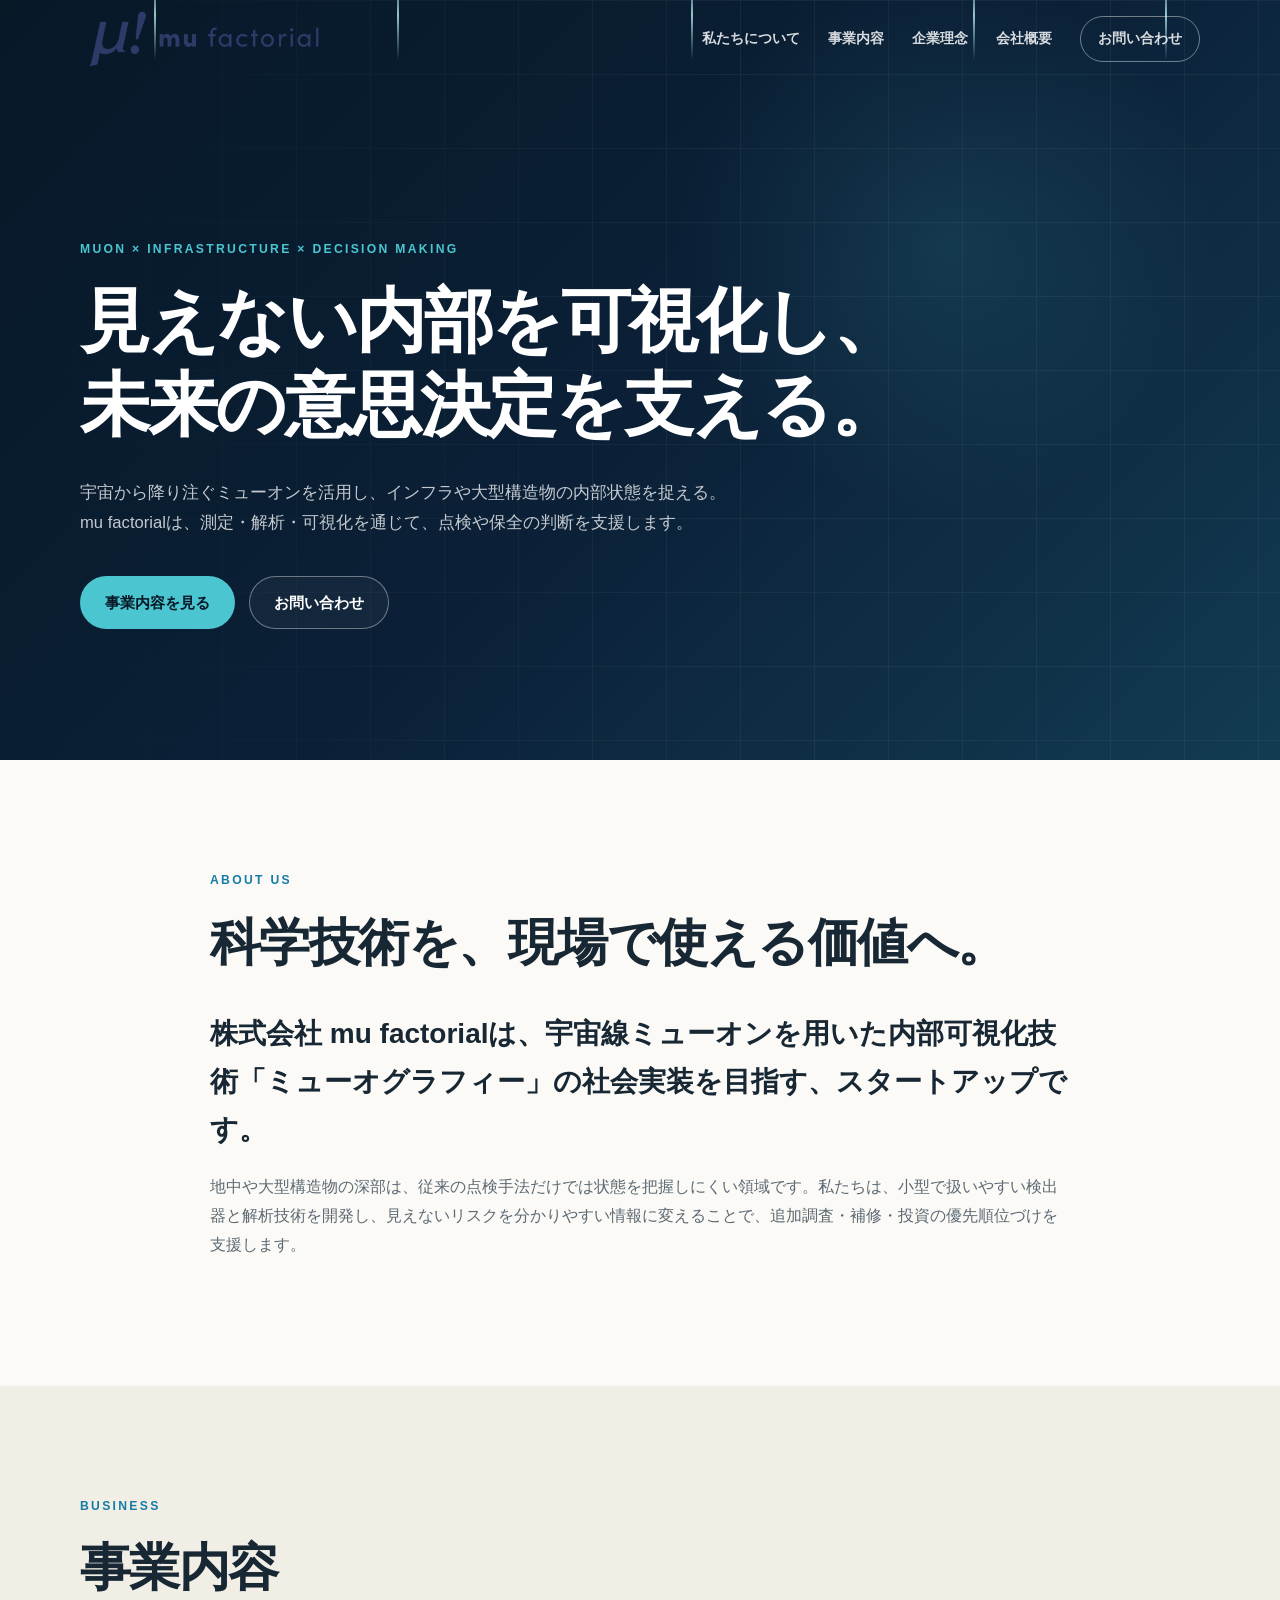
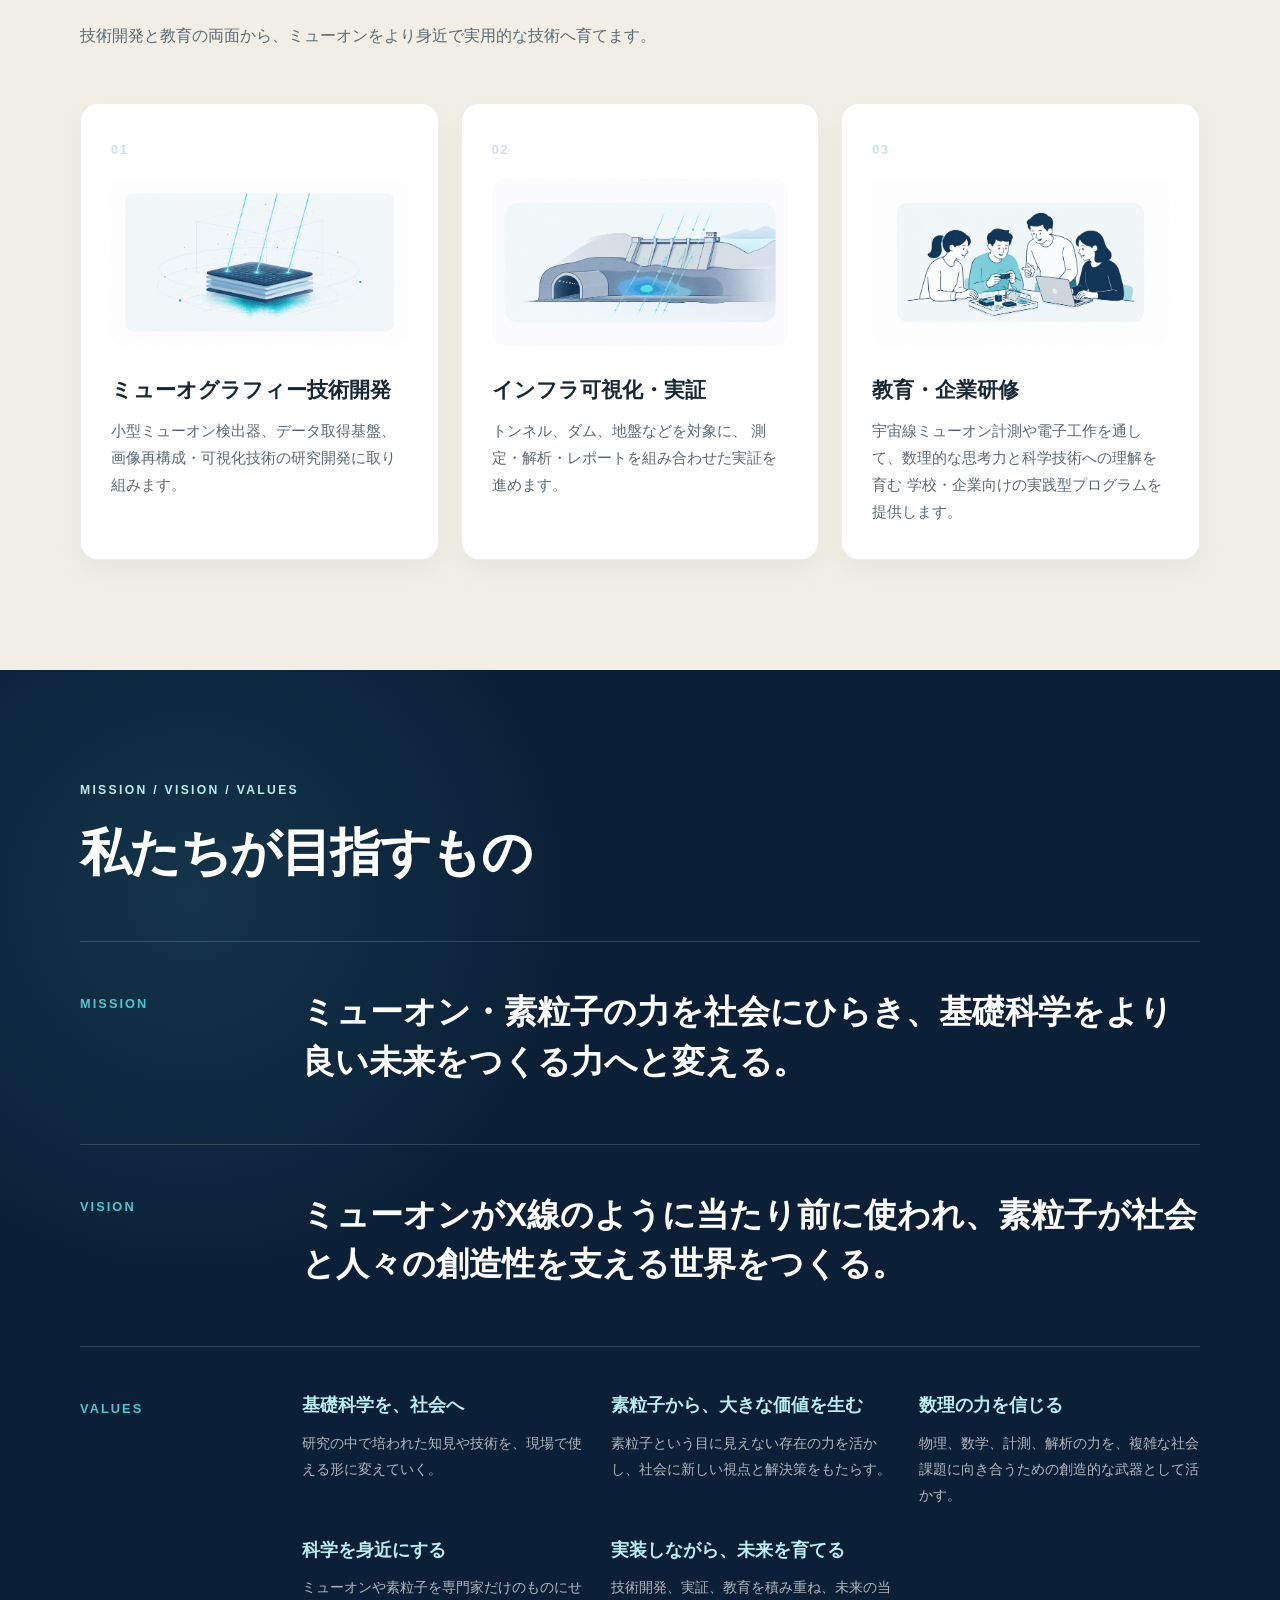
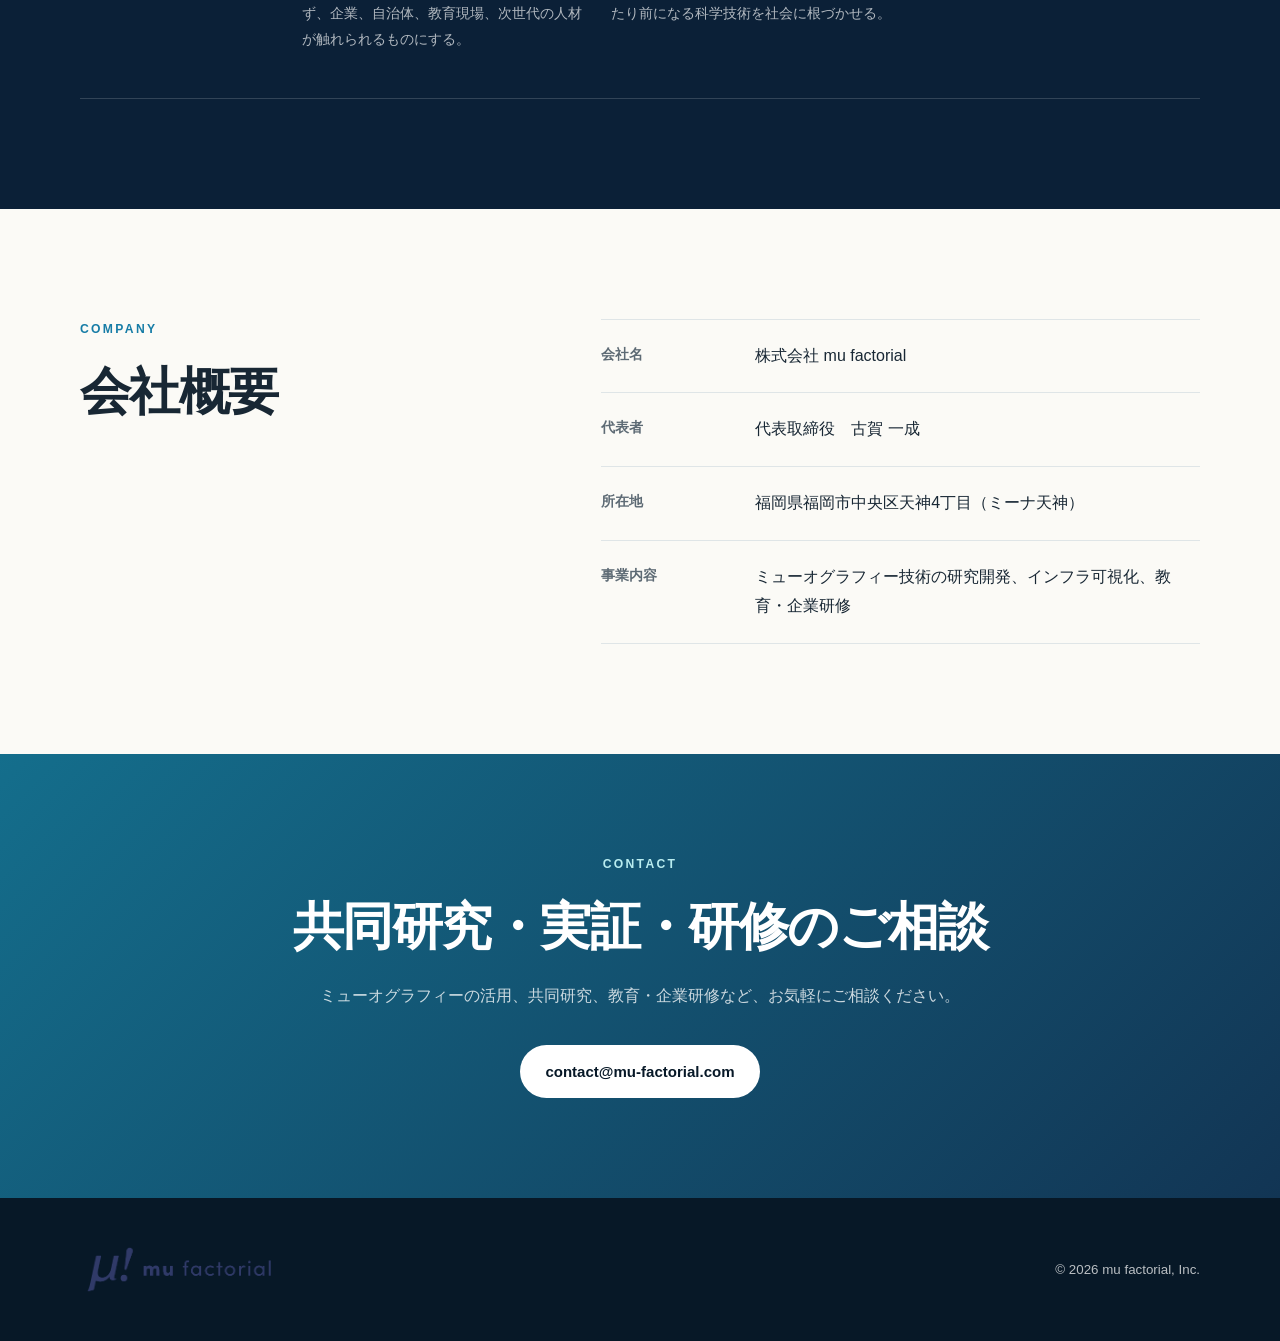
==== index.html @ 7b004dd1 "Initial website" ====
<!DOCTYPE html>
<html lang="ja">
<head>
  <meta charset="UTF-8">
  <meta name="viewport" content="width=device-width, initial-scale=1.0">
  <meta name="description" content="株式会社 mu factorialは、宇宙線ミューオンを活用し、インフラなどの見えない内部を可視化する技術の社会実装に取り組む福岡発のスタートアップです。">
  <meta name="theme-color" content="#0b2037">

  <meta property="og:title" content="株式会社 mu factorial">
  <meta property="og:description" content="見えない内部を可視化し、未来の意思決定を支える。">
  <meta property="og:type" content="website">
  <!-- 公開URLが決まったら、以下を設定してください -->
  <!-- <meta property="og:url" content="https://example.com/"> -->
  <!-- <meta property="og:image" content="https://example.com/images/og-image.png"> -->

  <title>株式会社 mu factorial</title>
  <link rel="icon" href="images/logo.png">
  <link rel="stylesheet" href="style.css">
  <script src="script.js" defer></script>
</head>
<body>
  <a class="skip-link" href="#main-content">本文へ移動</a>

  <header class="site-header" id="top">
    <div class="header-inner container">
      <a class="brand" href="#top" aria-label="株式会社 mu factorial トップへ">
        <img src="images/logo.png" alt="mu factorial ロゴ" width="250" height="250">
        <span class="brand-name"></span>
      </a>

      <button class="menu-button" type="button" aria-expanded="false" aria-controls="global-nav">
        <span class="menu-line"></span>
        <span class="menu-line"></span>
        <span class="menu-line"></span>
        <span class="sr-only">メニューを開く</span>
      </button>

      <nav class="global-nav" id="global-nav" aria-label="メインナビゲーション">
        <a href="#about">私たちについて</a>
        <a href="#business">事業内容</a>
        <a href="#mvv">企業理念</a>
        <a href="#company">会社概要</a>
        <a class="nav-contact" href="#contact">お問い合わせ</a>
      </nav>
    </div>
  </header>

  <main id="main-content">
    <section class="hero">
      <div class="hero-particles" aria-hidden="true">
        <span></span><span></span><span></span><span></span><span></span>
      </div>
      <div class="container hero-inner">
        <p class="eyebrow">MUON × INFRASTRUCTURE × DECISION MAKING</p>
        <h1>見えない内部を可視化し、<br>未来の意思決定を支える。</h1>
        <p class="hero-lead">
          宇宙から降り注ぐミューオンを活用し、インフラや大型構造物の内部状態を捉える。<br class="desktop-only">
          mu factorialは、測定・解析・可視化を通じて、点検や保全の判断を支援します。
        </p>
        <div class="hero-actions">
          <a class="button button-primary" href="#business">事業内容を見る</a>
          <a class="button button-secondary" href="#contact">お問い合わせ</a>
        </div>
      </div>
      <div class="hero-visual" aria-hidden="true">
        <div class="structure">
        </div>
      </div>
    </section>

    <section class="section" id="about">
      <div class="container narrow reveal">
        <p class="section-label">ABOUT US</p>
       <h2 class="about-title">
          科学技術を、現場で使える<span class="no-break">価値へ。</span>
        </h2>
        <p class="large-text">
          株式会社 mu factorialは、宇宙線ミューオンを用いた内部可視化技術「ミューオグラフィー」の社会実装を目指す、スタートアップです。
        </p>
        <p>
          地中や大型構造物の深部は、従来の点検手法だけでは状態を把握しにくい領域です。私たちは、小型で扱いやすい検出器と解析技術を開発し、見えないリスクを分かりやすい情報に変えることで、追加調査・補修・投資の優先順位づけを支援します。
        </p>
      </div>
    </section>
    <section class="section section-tinted" id="business">
  <div class="container reveal">
    <p class="section-label">BUSINESS</p>
    <h2>事業内容</h2>
    <p class="section-intro">
      技術開発と教育の両面から、ミューオンをより身近で実用的な技術へ育てます。
    </p>

    <div class="business-grid">
      <article class="business-card">
        <div class="card-number">01</div>

        <div class="card-image">
          <img
            src="images/business-muography.png"
            alt="ミューオン検出器と素粒子研究のイメージ"
            loading="lazy"
          >
        </div>

        <h3>ミューオグラフィー技術開発</h3>
        <p>
          小型ミューオン検出器、データ取得基盤、
          画像再構成・可視化技術の研究開発に取り組みます。
        </p>
      </article>

      <article class="business-card">
        <div class="card-number">02</div>

        <div class="card-image">
          <img
            src="images/business-infra.png"
            alt="トンネルやダムの内部可視化のイメージ"
            loading="lazy"
          >
        </div>

        <h3>インフラ可視化・実証</h3>
        <p>
          トンネル、ダム、地盤などを対象に、
          測定・解析・レポートを組み合わせた実証を進めます。
        </p>
      </article>

      <article class="business-card">
        <div class="card-number">03</div>

        <div class="card-image">
          <img
            src="images/business-training.png"
            alt="電子工作を題材にしたグループ研修のイメージ"
            loading="lazy"
          >
        </div>

        <h3>教育・企業研修</h3>
        <p>
          宇宙線ミューオン計測や電子工作を通して、数理的な思考力と科学技術への理解を育む
          学校・企業向けの実践型プログラムを提供します。
        </p>
      </article>
    </div>
  </div>
</section>
    <section class="section mvv-section" id="mvv">
      <div class="container reveal">
        <p class="section-label light">MISSION / VISION / VALUES</p>
        <h2>私たちが目指すもの</h2>

        <div class="mvv-list">
          <article class="mvv-item">
            <p class="mvv-name">MISSION</p>
            <div>
              <h3>ミューオン・素粒子の力を社会にひらき、基礎科学をより良い未来をつくる力へと変える。</h3>
            </div>
          </article>

          <article class="mvv-item">
            <p class="mvv-name">VISION</p>
            <div>
              <h3>ミューオンがX線のように当たり前に使われ、素粒子が社会と人々の創造性を支える世界をつくる。</h3>
            </div>
          </article>

          <article class="mvv-item">
            <p class="mvv-name">VALUES</p>
            <div class="values-grid">
              <div>
                <h3>基礎科学を、社会へ</h3>
                <p>研究の中で培われた知見や技術を、現場で使える形に変えていく。</p>
              </div>
              <div>
                <h3>素粒子から、大きな価値を生む</h3>
                <p>素粒子という目に見えない存在の力を活かし、社会に新しい視点と解決策をもたらす。</p>
              </div>
              <div>
                <h3>数理の力を信じる</h3>
                <p>物理、数学、計測、解析の力を、複雑な社会課題に向き合うための創造的な武器として活かす。</p>
              </div>
              <div>
                <h3>科学を身近にする</h3>
                <p>ミューオンや素粒子を専門家だけのものにせず、企業、自治体、教育現場、次世代の人材が触れられるものにする。</p>
              </div>
              <div>
                <h3>実装しながら、未来を育てる</h3>
                <p>技術開発、実証、教育を積み重ね、未来の当たり前になる科学技術を社会に根づかせる。</p>
              </div>
            </div>
          </article>
        </div>
      </div>
    </section>

    <section class="section" id="company">
      <div class="container company-layout reveal">
        <div>
          <p class="section-label">COMPANY</p>
          <h2>会社概要</h2>
          <!-- <p class="company-message">福岡を拠点に、物理学とエンジニアリングの力で、新しいインフラ可視化技術の実用化に挑戦しています。</p> -->
        </div>

        <dl class="company-table">
          <div>
            <dt>会社名</dt>
            <dd>株式会社 mu factorial</dd>
          </div>
          <!-- <div>
            <dt>英文表記</dt>
            <dd>mu factorial, Inc.</dd>
          </div> -->
          <div>
            <dt>代表者</dt>
            <dd>代表取締役　古賀 一成</dd>
          </div>
          <div>
            <dt>所在地</dt>
            <dd>福岡県福岡市中央区天神4丁目（ミーナ天神）</dd>
          </div>
          <div>
            <dt>事業内容</dt>
            <dd>ミューオグラフィー技術の研究開発、インフラ可視化、教育・企業研修</dd>
          </div>
          <!-- 設立年月、資本金などを公開する場合は、ここに項目を追加してください -->
        </dl>
      </div>
    </section>

    <section class="contact-section" id="contact">
      <div class="container contact-inner reveal">
        <p class="section-label light">CONTACT</p>
        <h2>共同研究・実証・研修のご相談</h2>
        <p>ミューオグラフィーの活用、共同研究、教育・企業研修など、お気軽にご相談ください。</p>

        <a class="button button-light" href="mailto:contact@mu-factorial.com">contact@mu-factorial.com</a>
      </div>
    </section>
  </main>

  <footer class="site-footer">
    <div class="container footer-inner">
      <a class="brand footer-brand" href="#top">
        <img src="images/logo.png" alt="" width="200" height="200">
        <span class="brand-name"></span>
      </a>
      <p><small>&copy; <span id="current-year"></span> mu factorial, Inc.</small></p>
    </div>
  </footer>
</body>
</html>
---- style.css ----
:root {
  --navy-950: #071827;
  --navy-900: #0b2037;
  --navy-800: #123554;
  --blue-600: #167ca6;
  --cyan-400: #4bc6d0;
  --cyan-200: #b9edf0;
  --cream-50: #fbfaf6;
  --sand-100: #f1eee5;
  --white: #ffffff;
  --text: #182734;
  --muted: #5d6a74;
  --line: #dfe5e7;
  --shadow: 0 20px 60px rgba(7, 24, 39, 0.1);
  --radius-lg: 28px;
  --radius-md: 18px;
  --container: 1120px;
}

* {
  box-sizing: border-box;
}

html {
  scroll-behavior: smooth;
  scroll-padding-top: 90px;
}

body {
  margin: 0;
  color: var(--text);
  background: var(--cream-50);
  font-family: -apple-system, BlinkMacSystemFont, "Hiragino Kaku Gothic ProN", "Hiragino Sans", "Yu Gothic", "Meiryo", sans-serif;
  line-height: 1.8;
  -webkit-font-smoothing: antialiased;
}

body.menu-open {
  overflow: hidden;
}

img {
  max-width: 100%;
  height: auto;
}

a {
  color: inherit;
}

button,
a {
  -webkit-tap-highlight-color: transparent;
}

.container {
  width: min(calc(100% - 40px), var(--container));
  margin-inline: auto;
}

.narrow {
  max-width: 860px;
}

.skip-link {
  position: fixed;
  top: 10px;
  left: 10px;
  z-index: 9999;
  padding: 10px 16px;
  color: var(--white);
  background: var(--navy-950);
  border-radius: 8px;
  transform: translateY(-160%);
}

.skip-link:focus {
  transform: translateY(0);
}

.sr-only {
  position: absolute;
  width: 1px;
  height: 1px;
  padding: 0;
  margin: -1px;
  overflow: hidden;
  clip: rect(0, 0, 0, 0);
  white-space: nowrap;
  border: 0;
}

.site-header {
  position: fixed;
  inset: 0 0 auto;
  z-index: 1000;
  height: 78px;
  color: var(--white);
  transition: background-color 0.25s ease, box-shadow 0.25s ease;
}

.site-header.scrolled,
.site-header.menu-active {
  background: rgba(7, 24, 39, 0.94);
  box-shadow: 0 8px 30px rgba(0, 0, 0, 0.14);
  backdrop-filter: blur(14px);
}

.header-inner {
  display: flex;
  align-items: center;
  justify-content: space-between;
  height: 100%;
}

.brand {
  display: inline-flex;
  align-items: center;
  gap: 12px;
  text-decoration: none;
}

.brand img {
  flex: 0 0 auto;
  border-radius: 12px;
}

.brand-name {
  font-size: 1.08rem;
  font-weight: 750;
  letter-spacing: 0.03em;
}

.global-nav {
  display: flex;
  align-items: center;
  gap: 28px;
}

.global-nav a {
  position: relative;
  color: rgba(255, 255, 255, 0.84);
  font-size: 0.88rem;
  font-weight: 650;
  text-decoration: none;
  transition: color 0.2s ease;
}

.global-nav a:not(.nav-contact)::after {
  content: "";
  position: absolute;
  left: 0;
  right: 100%;
  bottom: -7px;
  height: 2px;
  background: var(--cyan-400);
  transition: right 0.2s ease;
}

.global-nav a:hover,
.global-nav a:focus-visible {
  color: var(--white);
}

.global-nav a:hover::after,
.global-nav a:focus-visible::after {
  right: 0;
}

.nav-contact {
  padding: 9px 17px;
  border: 1px solid rgba(255, 255, 255, 0.42);
  border-radius: 999px;
}

.nav-contact:hover,
.nav-contact:focus-visible {
  background: rgba(255, 255, 255, 0.12);
}

.menu-button {
  display: none;
  width: 44px;
  height: 44px;
  padding: 10px;
  background: transparent;
  border: 0;
  cursor: pointer;
}

.menu-line {
  display: block;
  width: 23px;
  height: 2px;
  margin: 5px auto;
  background: var(--white);
  transition: transform 0.2s ease, opacity 0.2s ease;
}

.hero {
  position: relative;
  display: grid;
  align-items: center;
  min-height: 760px;
  padding: 145px 0 100px;
  color: var(--white);
  background:
    radial-gradient(circle at 74% 32%, rgba(75, 198, 208, 0.13), transparent 25%),
    linear-gradient(135deg, var(--navy-950) 0%, var(--navy-900) 52%, #123b52 100%);
  overflow: hidden;
}

.hero::before {
  content: "";
  position: absolute;
  inset: 0;
  opacity: 0.08;
  background-image:
    linear-gradient(rgba(255, 255, 255, 0.6) 1px, transparent 1px),
    linear-gradient(90deg, rgba(255, 255, 255, 0.6) 1px, transparent 1px);
  background-size: 74px 74px;
  mask-image: linear-gradient(to right, transparent, black 55%, black);
}

.hero-inner {
  position: relative;
  z-index: 3;
}

.eyebrow,
.section-label {
  margin: 0 0 18px;
  color: var(--blue-600);
  font-size: 0.76rem;
  font-weight: 800;
  letter-spacing: 0.19em;
}

.eyebrow {
  color: var(--cyan-400);
}

.section-label.light {
  color: var(--cyan-200);
}

.hero h1 {
  /* max-width: 820px; */
  margin: 0;
  font-size: clamp(2.55rem, 5.5vw, 5.3rem);
  line-height: 1.2;
  letter-spacing: -0.035em;
}

.hero-lead {
  max-width: 720px;
  margin: 30px 0 0;
  color: rgba(255, 255, 255, 0.76);
  font-size: clamp(1rem, 1.3vw, 1.15rem);
}

.hero-actions {
  display: flex;
  flex-wrap: wrap;
  gap: 14px;
  margin-top: 38px;
}

.button {
  display: inline-flex;
  align-items: center;
  justify-content: center;
  min-height: 52px;
  padding: 12px 24px;
  border: 1px solid transparent;
  border-radius: 999px;
  font-size: 0.94rem;
  font-weight: 750;
  text-decoration: none;
  transition: transform 0.2s ease, background-color 0.2s ease, border-color 0.2s ease;
}

.button:hover,
.button:focus-visible {
  transform: translateY(-2px);
}

.button-primary {
  color: var(--navy-950);
  background: var(--cyan-400);
}

.button-primary:hover,
.button-primary:focus-visible {
  background: #76d8df;
}

.button-secondary {
  color: var(--white);
  border-color: rgba(255, 255, 255, 0.38);
  background: rgba(255, 255, 255, 0.04);
}

.button-secondary:hover,
.button-secondary:focus-visible {
  background: rgba(255, 255, 255, 0.1);
}

.button-light {
  color: var(--navy-950);
  background: var(--white);
}

.disabled-link {
  opacity: 0.7;
  cursor: default;
  pointer-events: none;
}

.hero-visual {
  position: absolute;
  z-index: 1;
  right: -4vw;
  bottom: 50px;
  width: min(44vw, 610px);
  height: 500px;
  opacity: 0.95;
}

.structure {
  position: absolute;
  right: 8%;
  bottom: 14%;
  width: 70%;
  height: 54%;
  transform: perspective(700px) rotateY(-14deg) rotateX(5deg);
  transform-style: preserve-3d;
}

.structure-layer {
  position: absolute;
  inset-inline: 0;
  height: 33.33%;
  border: 1px solid rgba(185, 237, 240, 0.22);
  background: linear-gradient(100deg, rgba(75, 198, 208, 0.04), rgba(75, 198, 208, 0.18));
  box-shadow: inset 0 0 28px rgba(75, 198, 208, 0.05);
}

.layer-1 { top: 0; }
.layer-2 { top: 33.33%; }
.layer-3 { top: 66.66%; }

.void {
  position: absolute;
  left: 50%;
  top: 37%;
  width: 20%;
  height: 25%;
  border: 1px solid rgba(255, 255, 255, 0.38);
  border-radius: 50%;
  background: rgba(7, 24, 39, 0.76);
  box-shadow: 0 0 40px rgba(75, 198, 208, 0.18);
}

.detector {
  position: absolute;
  bottom: 4%;
  width: 110px;
  height: 72px;
  border: 1px solid rgba(185, 237, 240, 0.5);
  border-radius: 10px;
  background: linear-gradient(145deg, rgba(75, 198, 208, 0.28), rgba(18, 53, 84, 0.85));
  box-shadow: 0 12px 32px rgba(0, 0, 0, 0.25), inset 0 0 18px rgba(75, 198, 208, 0.12);
}

.detector::before,
.detector::after {
  content: "";
  position: absolute;
  left: 10px;
  right: 10px;
  height: 8px;
  border: 1px solid rgba(185, 237, 240, 0.45);
  border-radius: 3px;
}

.detector::before { top: 18px; }
.detector::after { top: 42px; }
.detector-a { left: 18%; }
.detector-b { right: 18%; }

.scan-line {
  position: absolute;
  top: -10%;
  width: 2px;
  height: 96%;
  background: linear-gradient(to bottom, transparent 0%, var(--cyan-400) 15%, rgba(75, 198, 208, 0.5) 78%, transparent 100%);
  box-shadow: 0 0 12px rgba(75, 198, 208, 0.7);
  transform-origin: bottom;
  animation: pulse-line 3s ease-in-out infinite;
}

.scan-line::after {
  content: "";
  position: absolute;
  bottom: 3%;
  left: 50%;
  width: 6px;
  height: 6px;
  border-radius: 50%;
  background: var(--white);
  transform: translateX(-50%);
  box-shadow: 0 0 14px var(--cyan-400);
}

.scan-line-a { left: 35%; transform: rotate(-9deg); }
.scan-line-b { left: 56%; transform: rotate(4deg); animation-delay: -1s; }
.scan-line-c { left: 75%; transform: rotate(10deg); animation-delay: -2s; }

.hero-particles span {
  position: absolute;
  z-index: 2;
  top: -30px;
  width: 2px;
  height: 90px;
  background: linear-gradient(to bottom, transparent, rgba(185, 237, 240, 0.8), transparent);
  animation: fall 8s linear infinite;
}

.hero-particles span:nth-child(1) { left: 12%; animation-delay: -1s; }
.hero-particles span:nth-child(2) { left: 31%; animation-delay: -5s; animation-duration: 10s; }
.hero-particles span:nth-child(3) { left: 54%; animation-delay: -2s; }
.hero-particles span:nth-child(4) { left: 76%; animation-delay: -7s; animation-duration: 12s; }
.hero-particles span:nth-child(5) { left: 91%; animation-delay: -3s; animation-duration: 9s; }

@keyframes fall {
  from { transform: translateY(-120px) rotate(3deg); opacity: 0; }
  15% { opacity: 0.7; }
  85% { opacity: 0.7; }
  to { transform: translateY(900px) rotate(3deg); opacity: 0; }
}

@keyframes pulse-line {
  0%, 100% { opacity: 0.35; }
  50% { opacity: 1; }
}

.section {
  padding: 110px 0;
}

.section-tinted {
  background: var(--sand-100);
}

.section h2,
.contact-section h2 {
  margin: 0;
  font-size: clamp(2rem, 4vw, 3.6rem);
  line-height: 1.3;
  letter-spacing: -0.03em;
}

.large-text {
  margin: 34px 0 20px;
  font-size: clamp(1.25rem, 2.2vw, 1.75rem);
  font-weight: 650;
  line-height: 1.7;
}

.narrow > p:last-child {
  color: var(--muted);
}

.section-intro {
  max-width: 720px;
  margin: 20px 0 0;
  color: var(--muted);
}

.business-grid {
  display: grid;
  grid-template-columns: repeat(3, 1fr);
  gap: 22px;
  margin-top: 52px;
}

.business-card {
  position: relative;
  min-height: 390px;
  padding: 34px 30px;
  background: var(--white);
  border: 1px solid rgba(18, 53, 84, 0.08);
  border-radius: var(--radius-md);
  box-shadow: 0 12px 30px rgba(7, 24, 39, 0.04);
  overflow: hidden;
  transition: transform 0.25s ease, box-shadow 0.25s ease;
}

.business-card:hover {
  transform: translateY(-6px);
  box-shadow: var(--shadow);
}

.card-number {
  color: rgba(22, 124, 166, 0.22);
  font-size: 0.8rem;
  font-weight: 800;
  letter-spacing: 0.12em;
}

.business-card h3 {
  margin: 28px 0 12px;
  font-size: 1.3rem;
  line-height: 1.5;
}

.business-card p {
  margin: 0;
  color: var(--muted);
  font-size: 0.94rem;
}

.card-icon {
  position: relative;
  width: 100%;
  height: 120px;
  margin-top: 18px;
  border-radius: 14px;
  background: linear-gradient(145deg, #edf8f9, #f8fbfb);
  overflow: hidden;
}

.card-icon-scan span {
  position: absolute;
  top: -15px;
  width: 2px;
  height: 100px;
  background: var(--cyan-400);
  transform: rotate(14deg);
}

.card-icon-scan span:nth-child(1) { left: 25%; }
.card-icon-scan span:nth-child(2) { left: 50%; }
.card-icon-scan span:nth-child(3) { left: 75%; }

.card-icon-scan::after {
  content: "";
  position: absolute;
  left: 18%;
  right: 18%;
  bottom: 18px;
  height: 28px;
  border: 2px solid var(--navy-800);
  border-radius: 6px;
  background: rgba(18, 53, 84, 0.08);
}

.card-icon-infra::before {
  content: "";
  position: absolute;
  left: 16%;
  right: 16%;
  bottom: 17px;
  height: 78px;
  border-radius: 50% 50% 8px 8px;
  background: var(--navy-800);
}

.card-icon-infra::after {
  content: "";
  position: absolute;
  left: 31%;
  right: 31%;
  bottom: 17px;
  height: 50px;
  border-radius: 50% 50% 0 0;
  background: #f6faf9;
}

.card-icon-infra span {
  position: absolute;
  z-index: 2;
  left: 58%;
  top: 32px;
  width: 24px;
  height: 20px;
  border: 2px solid var(--cyan-400);
  border-radius: 50%;
  box-shadow: 0 0 18px rgba(75, 198, 208, 0.6);
}

.card-icon-education::before {
  content: "";
  position: absolute;
  left: 15%;
  top: 18px;
  width: 46%;
  height: 70px;
  border: 3px solid var(--navy-800);
  border-radius: 7px;
}

.card-icon-education span:nth-child(1) {
  position: absolute;
  left: 25%;
  top: 38px;
  width: 27%;
  height: 2px;
  background: var(--cyan-400);
  box-shadow: 0 14px 0 var(--cyan-400), 0 28px 0 var(--cyan-400);
}

.card-icon-education span:nth-child(2) {
  position: absolute;
  right: 16%;
  bottom: 17px;
  width: 58px;
  height: 58px;
  border-radius: 50% 50% 42% 42%;
  background: var(--navy-800);
}

.mvv-section {
  color: var(--white);
  background:
    radial-gradient(circle at 15% 20%, rgba(75, 198, 208, 0.12), transparent 27%),
    var(--navy-900);
}

.mvv-list {
  margin-top: 54px;
  border-top: 1px solid rgba(255, 255, 255, 0.16);
}

.mvv-item {
  display: grid;
  grid-template-columns: 180px 1fr;
  gap: 42px;
  padding: 45px 0;
  border-bottom: 1px solid rgba(255, 255, 255, 0.16);
}

.mvv-name {
  margin: 5px 0 0;
  color: var(--cyan-400);
  font-size: 0.8rem;
  font-weight: 800;
  letter-spacing: 0.16em;
}

.mvv-item h3 {
  margin: 0 0 12px;
  font-size: clamp(1.3rem, 2.6vw, 2.1rem);
  line-height: 1.5;
}

.mvv-item p:not(.mvv-name) {
  margin: 0;
  color: rgba(255, 255, 255, 0.68);
}

.values-grid {
  display: grid;
  grid-template-columns: repeat(3, 1fr);
  gap: 28px;
}

.values-grid h3 {
  color: var(--cyan-200);
  font-size: 1.1rem;
}

.values-grid p {
  font-size: 0.9rem;
}

.company-layout {
  display: grid;
  grid-template-columns: 0.9fr 1.25fr;
  gap: 90px;
  align-items: start;
}

.company-message {
  max-width: 430px;
  margin-top: 28px;
  color: var(--muted);
}

.company-table {
  margin: 0;
  border-top: 1px solid var(--line);
}

.company-table > div {
  display: grid;
  grid-template-columns: 130px 1fr;
  gap: 24px;
  padding: 22px 0;
  border-bottom: 1px solid var(--line);
}

.company-table dt {
  color: var(--muted);
  font-size: 0.88rem;
  font-weight: 650;
}

.company-table dd {
  margin: 0;
}

.contact-section {
  padding: 100px 0;
  color: var(--white);
  text-align: center;
  background: linear-gradient(135deg, #146e8c, var(--navy-800));
}

.contact-inner p:not(.section-label) {
  margin: 22px auto 34px;
  color: rgba(255, 255, 255, 0.78);
}

.site-footer {
  padding: 1px 0;
  color: rgba(255, 255, 255, 0.72);
  background: var(--navy-950);
}

.footer-inner {
  display: flex;
  align-items: center;
  justify-content: space-between;
  gap: 20px;
}

.footer-brand {
  color: var(--white);
}

.site-footer p {
  margin: 0;
}

.reveal {
  opacity: 0;
  transform: translateY(20px);
  transition: opacity 0.7s ease, transform 0.7s ease;
}

.reveal.is-visible {
  opacity: 1;
  transform: translateY(0);
}

@media (prefers-reduced-motion: reduce) {
  *,
  *::before,
  *::after {
    scroll-behavior: auto !important;
    animation-duration: 0.01ms !important;
    animation-iteration-count: 1 !important;
    transition-duration: 0.01ms !important;
  }

  .reveal {
    opacity: 1;
    transform: none;
  }
}

@media (max-width: 900px) {
  .menu-button {
    display: block;
    position: relative;
    z-index: 2;
  }

  .menu-button[aria-expanded="true"] .menu-line:nth-child(1) {
    transform: translateY(7px) rotate(45deg);
  }

  .menu-button[aria-expanded="true"] .menu-line:nth-child(2) {
    opacity: 0;
  }

  .menu-button[aria-expanded="true"] .menu-line:nth-child(3) {
    transform: translateY(-7px) rotate(-45deg);
  }

  .global-nav {
    position: fixed;
    inset: 0;
    display: flex;
    flex-direction: column;
    align-items: flex-start;
    justify-content: center;
    gap: 26px;
    padding: 90px 10vw;
    background: rgba(7, 24, 39, 0.98);
    transform: translateX(100%);
    transition: transform 0.25s ease;
  }

  .global-nav.is-open {
    transform: translateX(0);
  }

  .global-nav a {
    font-size: 1.2rem;
  }

  .hero {
    min-height: 720px;
  }

  .hero-inner {
    padding-bottom: 155px;
  }

  .hero-visual {
    right: -13%;
    bottom: -20px;
    width: 560px;
    height: 350px;
    opacity: 0.58;
  }

  .business-grid {
    grid-template-columns: 1fr;
  }

  .business-card {
    display: grid;
    grid-template-columns: 170px 1fr;
    grid-template-rows: auto auto 1fr;
    column-gap: 28px;
    min-height: auto;
  }

  .card-number {
    grid-column: 2;
  }

  .card-icon {
    grid-row: 1 / 4;
    width: 170px;
    height: 150px;
    margin: 0;
  }

  .business-card h3 {
    grid-column: 2;
    margin-top: 10px;
  }

  .business-card p {
    grid-column: 2;
  }

  .values-grid {
    grid-template-columns: 1fr;
  }

  .company-layout {
    grid-template-columns: 1fr;
    gap: 45px;
  }
}

@media (max-width: 640px) {
  .container {
    width: min(calc(100% - 28px), var(--container));
  }

  .site-header {
    height: 68px;
  }

  .brand img {
    width: 40px;
    height: 40px;
  }

  .brand-name {
    font-size: 0.98rem;
  }

  .hero {
    min-height: 730px;
    padding-top: 120px;
  }

  .hero h1 {
    font-size: clamp(2.35rem, 12vw, 3.25rem);
  }

  .hero-lead br {
    display: none;
  }

  .hero-actions {
    flex-direction: column;
    align-items: stretch;
  }

  .button {
    width: 100%;
  }

  .hero-visual {
    right: -44%;
    width: 530px;
  }

  .section {
    padding: 82px 0;
  }

  .business-card {
    display: block;
    padding: 26px 22px;
  }

  .card-icon {
    width: 100%;
    height: 120px;
    margin-top: 16px;
  }

  .business-card h3 {
    margin-top: 22px;
  }

  .mvv-item {
    grid-template-columns: 1fr;
    gap: 14px;
    padding: 34px 0;
  }

  .company-table > div {
    grid-template-columns: 1fr;
    gap: 5px;
  }

  .contact-section {
    padding: 78px 0;
  }

  .footer-inner {
    flex-direction: column;
    align-items: flex-start;
  }
}
.card-image {
  width: 100%;
  margin: 18px 0 26px;
  overflow: hidden;
  background: #eef6f7;
  border-radius: 14px;
  aspect-ratio: 16 / 9;
}

.card-image img {
  width: 100%;
  height: 100%;
  display: block;
  object-fit: cover;
  object-position: center;
}
.no-break {
  white-space: nowrap;
}
.about-title {
  white-space: nowrap;
}

@media (max-width: 900px) {
  .about-title {
    white-space: normal;
  }
}
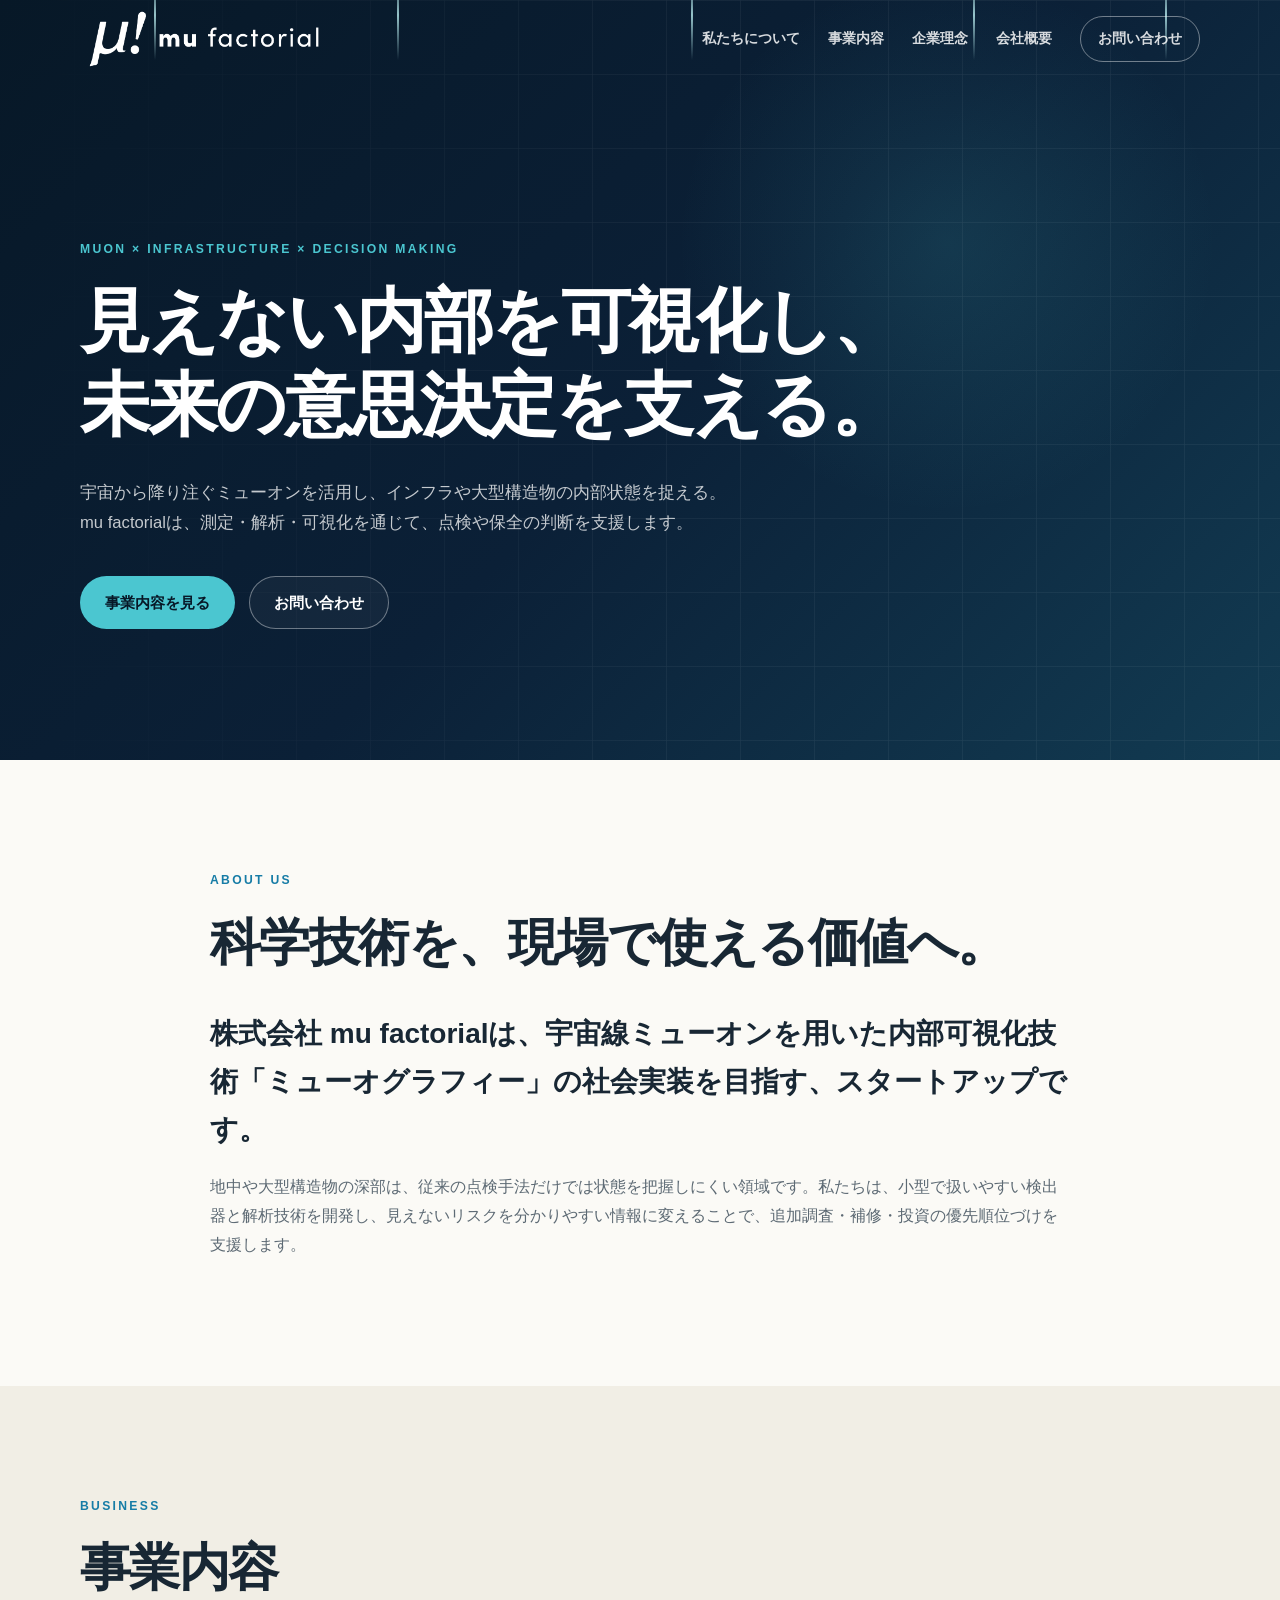
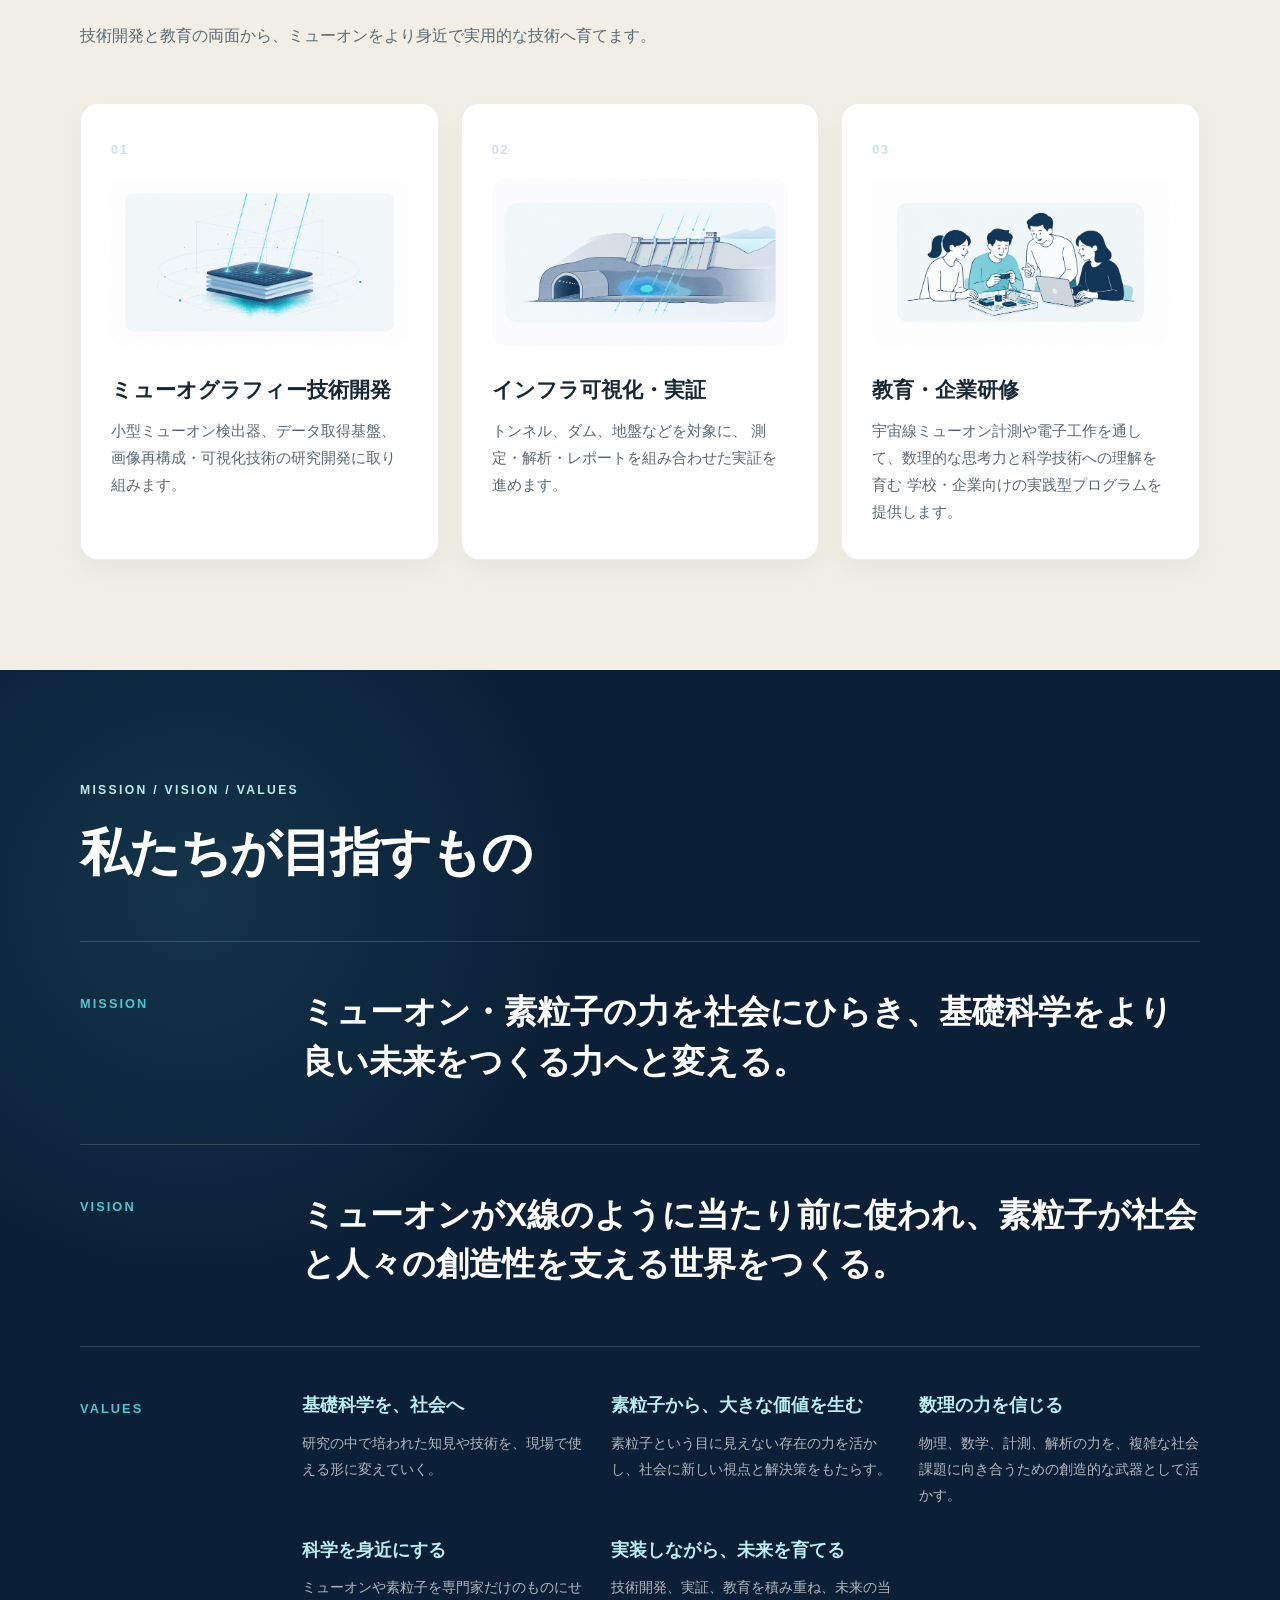
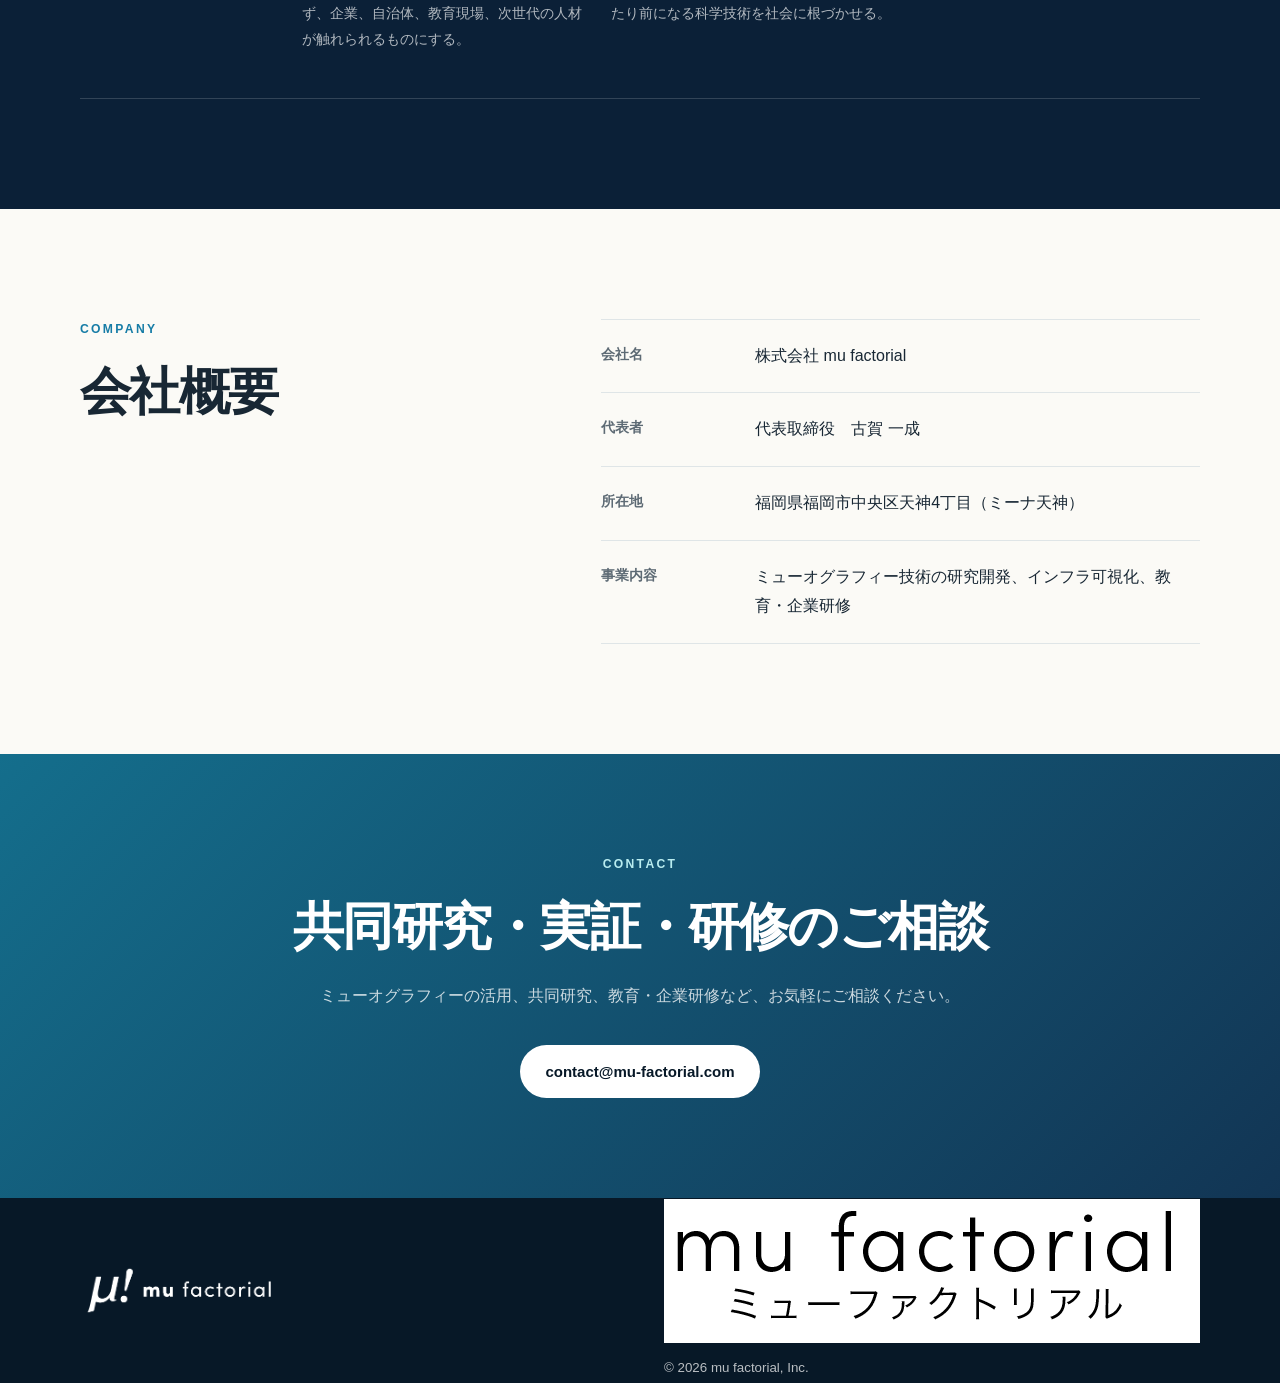
==== commit 3b859109: "Update logotype" ====
--- a/index.html
+++ b/index.html
@@ -244,10 +244,24 @@
   <footer class="site-footer">
     <div class="container footer-inner">
       <a class="brand footer-brand" href="#top">
-        <img src="images/logo.png" alt="" width="200" height="200">
+        <img src="images/logo.png" alt="mu factorial" width="200" height="200">
         <span class="brand-name"></span>
       </a>
-      <p><small>&copy; <span id="current-year"></span> mu factorial, Inc.</small></p>
+
+      <div class="footer-right">
+        <img
+          class="footer-image"
+          src="images/logotype.png"
+          alt=""
+          aria-hidden="true"
+        >
+
+        <p>
+          <small>
+            &copy; <span id="current-year"></span> mu factorial, Inc.
+          </small>
+        </p>
+      </div>
     </div>
   </footer>
 </body>
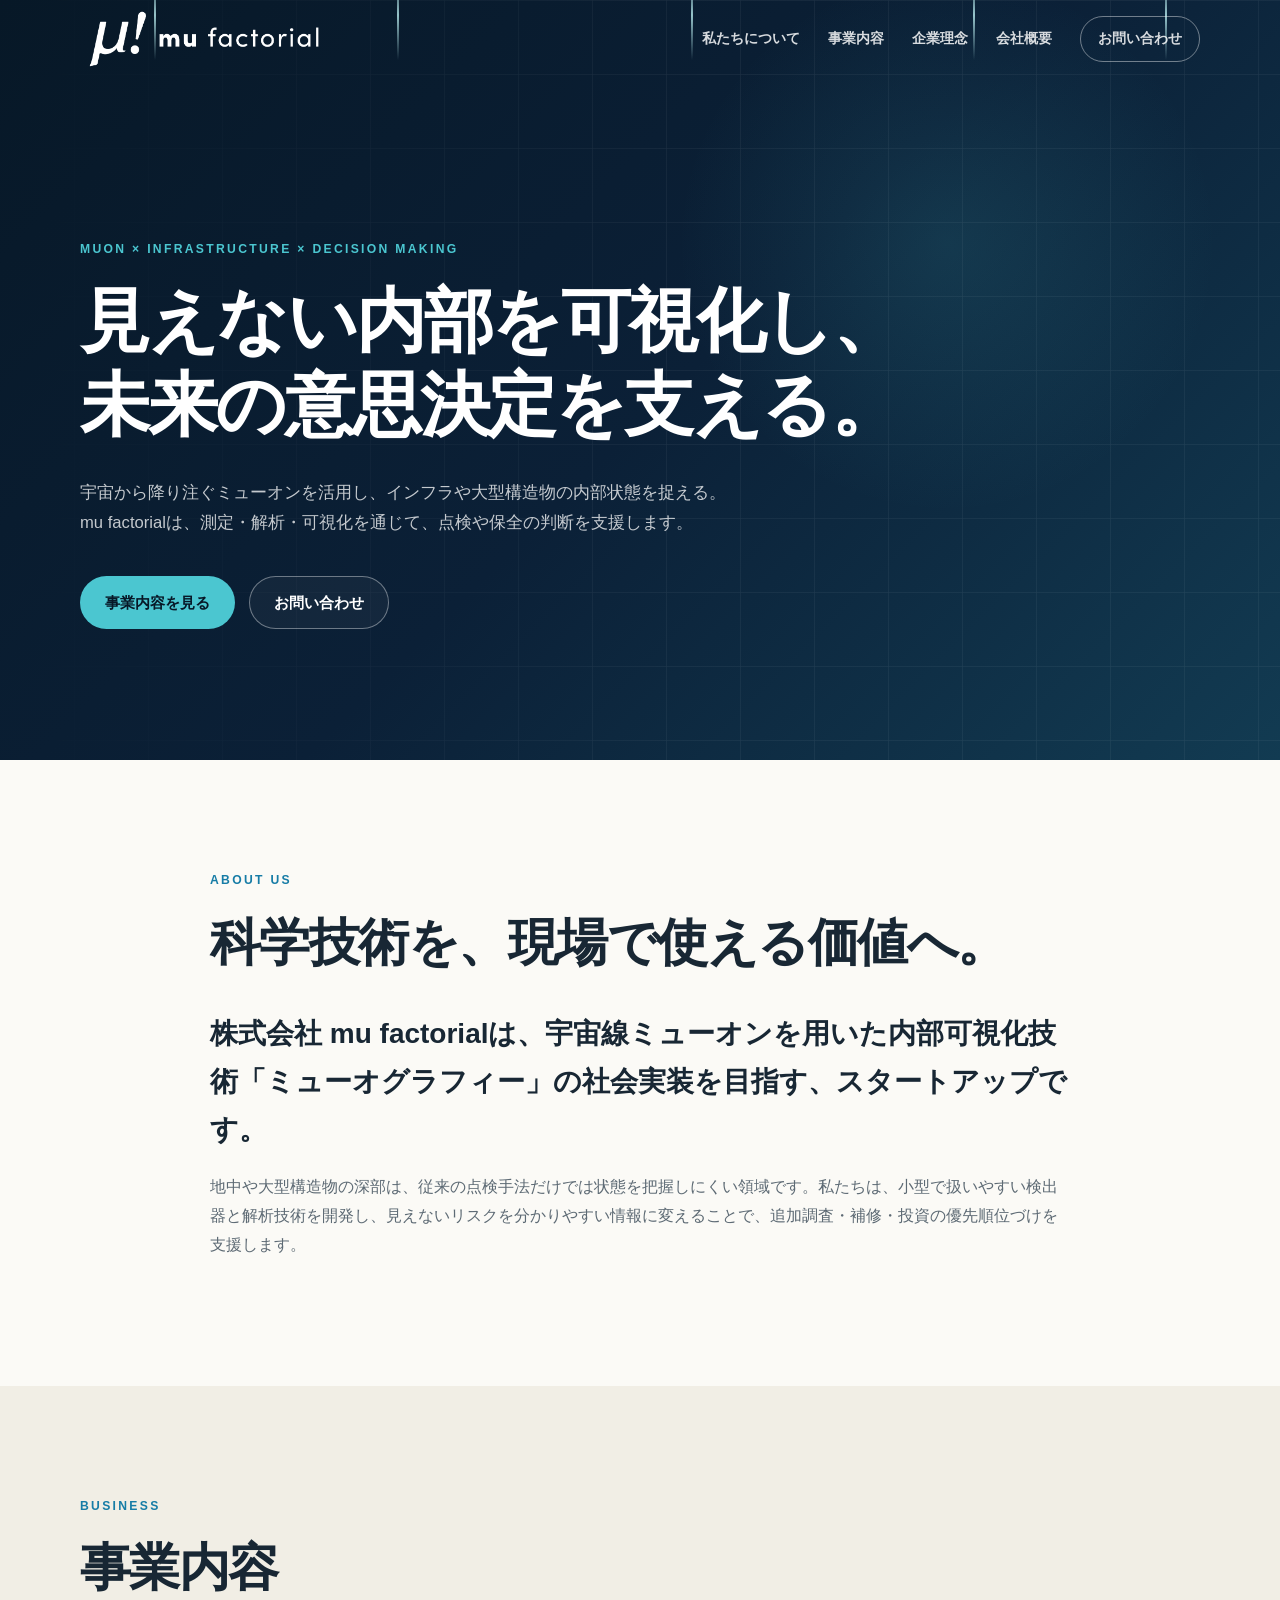
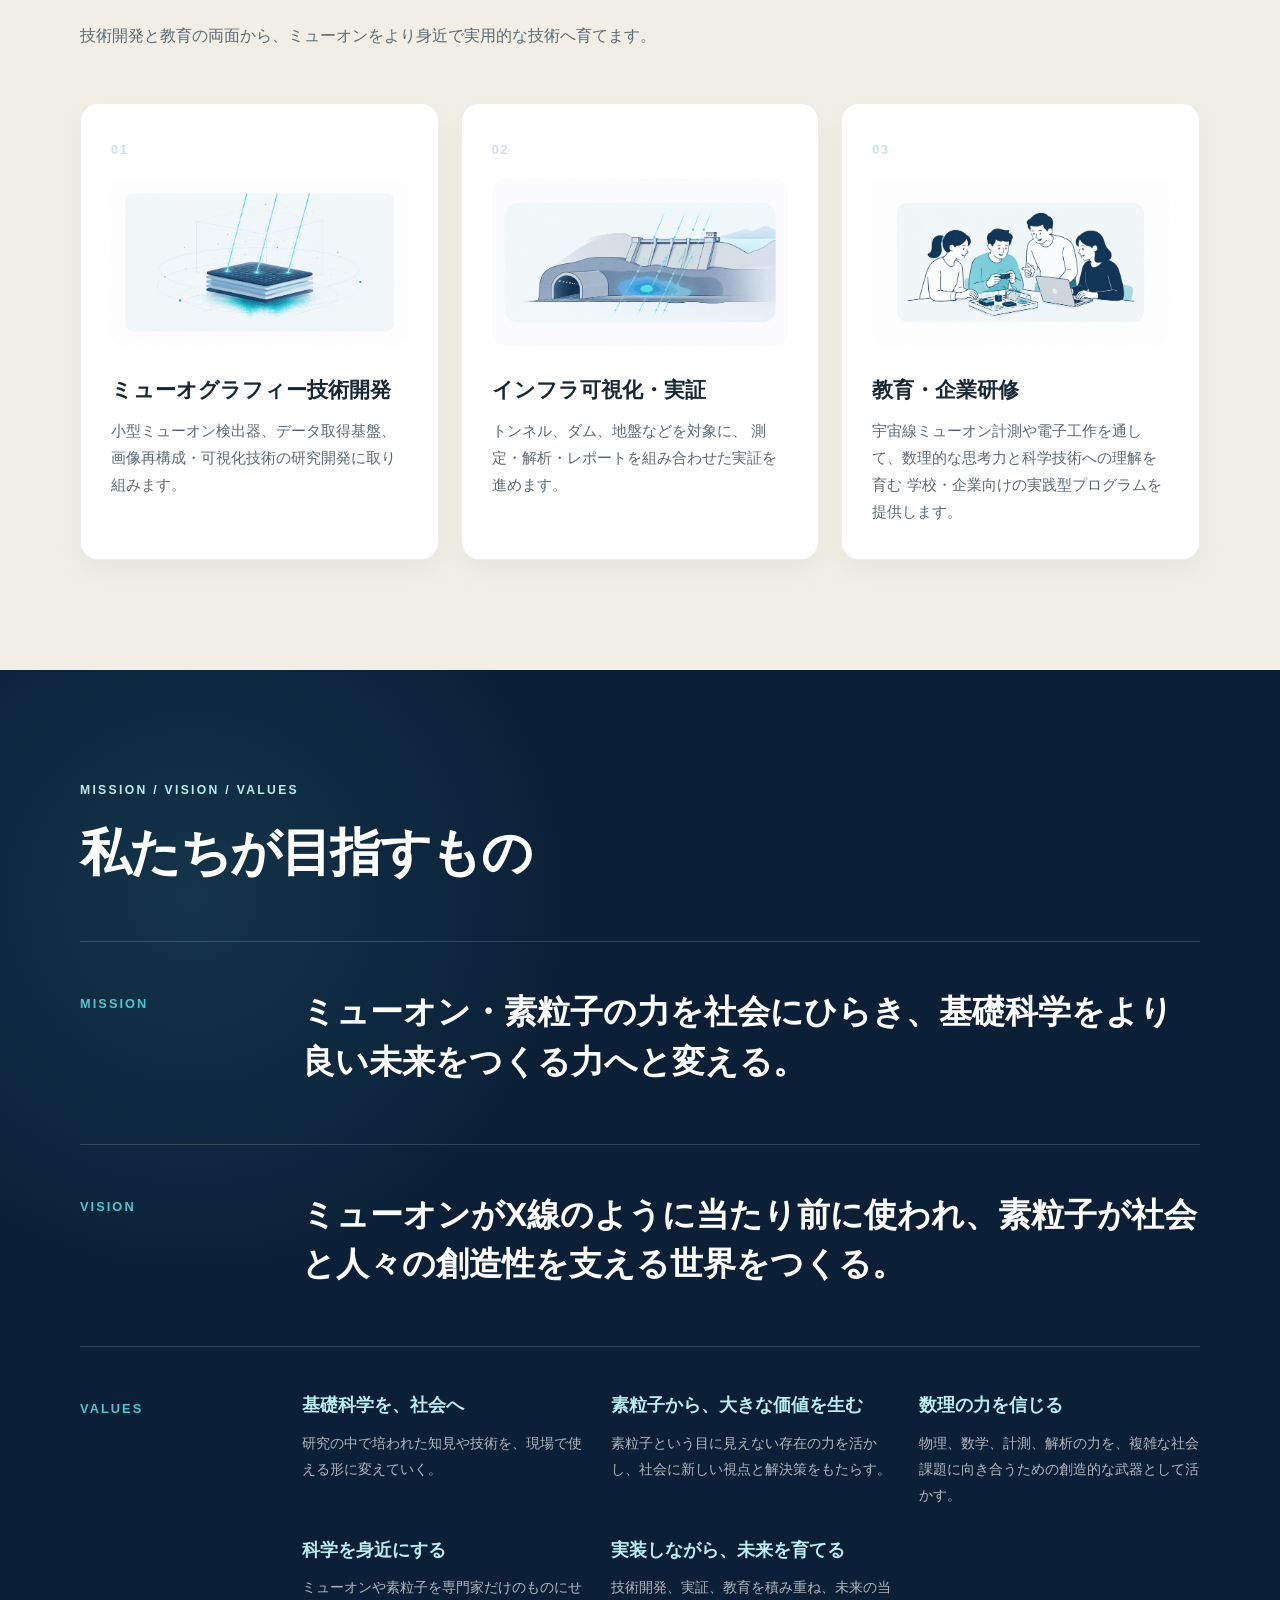
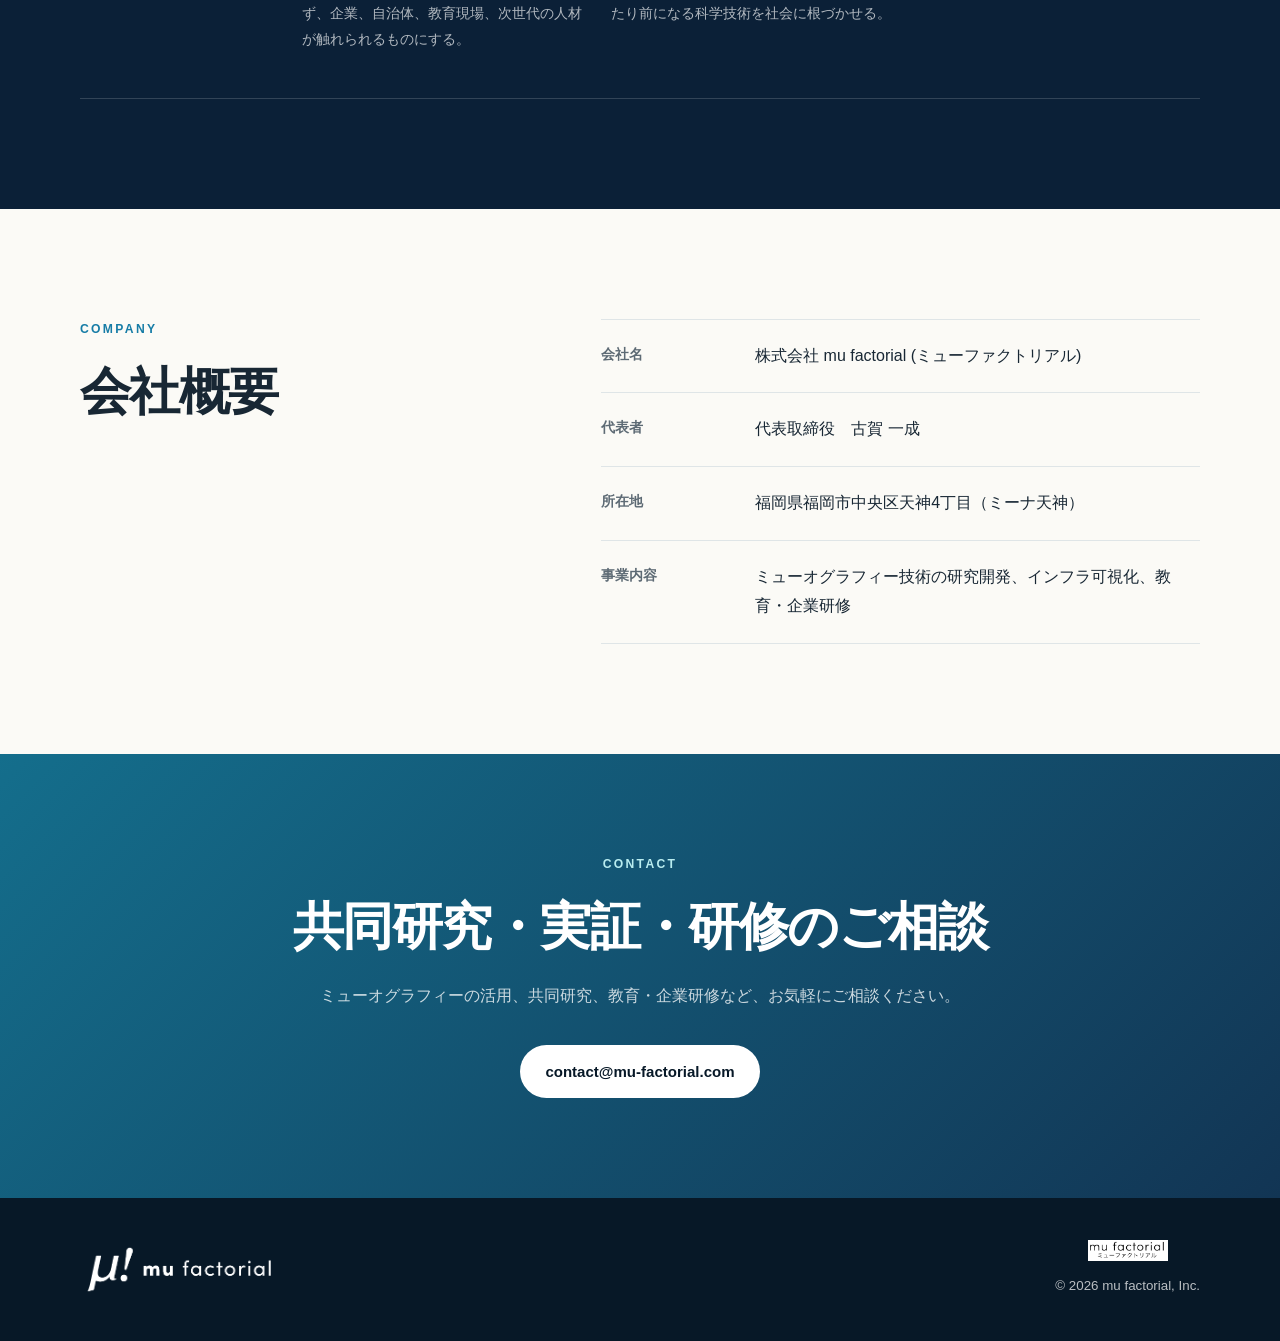
==== commit ca764454: "Update" ====
--- a/index.html
+++ b/index.html
@@ -207,7 +207,7 @@
         <dl class="company-table">
           <div>
             <dt>会社名</dt>
-            <dd>株式会社 mu factorial</dd>
+            <dd>株式会社 mu factorial (ミューファクトリアル)</dd>
           </div>
           <!-- <div>
             <dt>英文表記</dt>
--- a/style.css
+++ b/style.css
@@ -981,4 +981,21 @@
   .about-title {
     white-space: normal;
   }
+}
+.footer-right {
+  display: flex;
+  flex-direction: column;
+  align-items: center;
+  gap: 10px;
+}
+
+.footer-right p {
+  margin: 0;
+}
+
+.footer-image {
+  width: 80px;
+  height: auto;
+  display: block;
+  object-fit: contain;
 }
